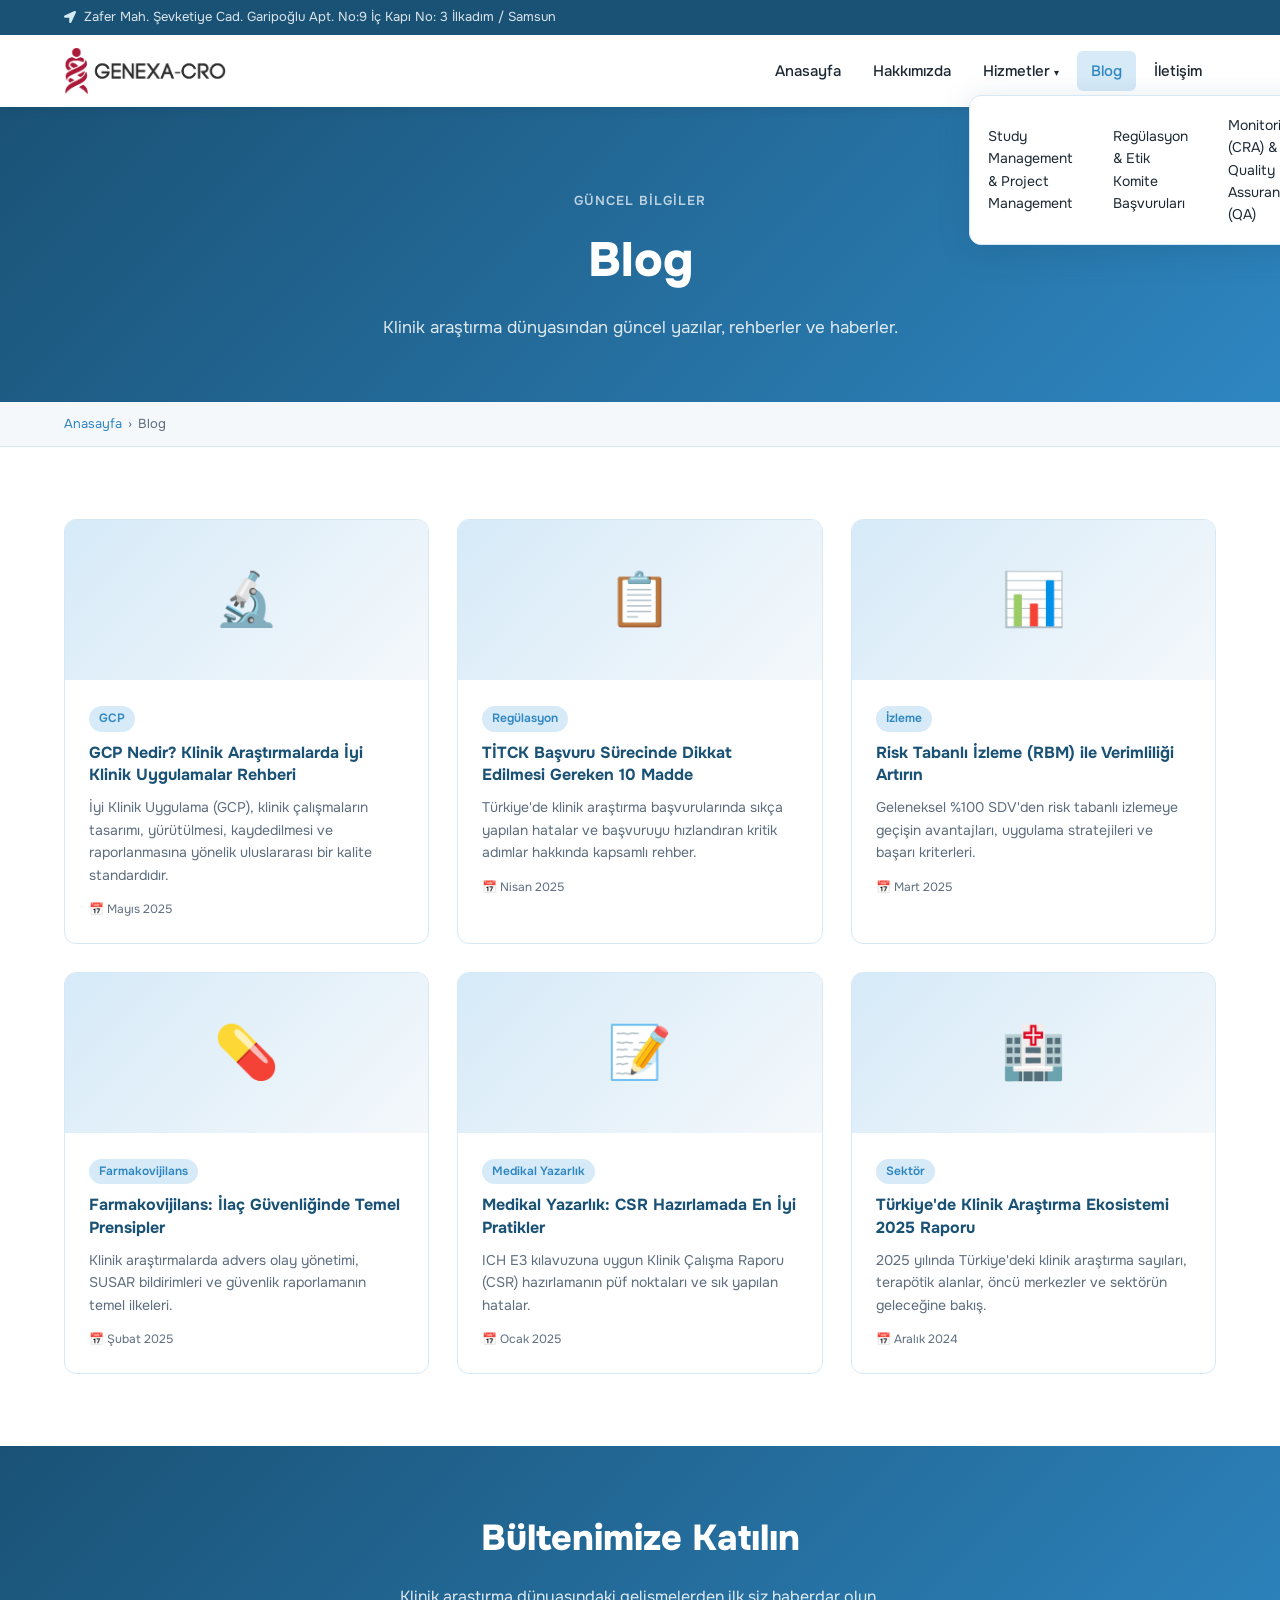
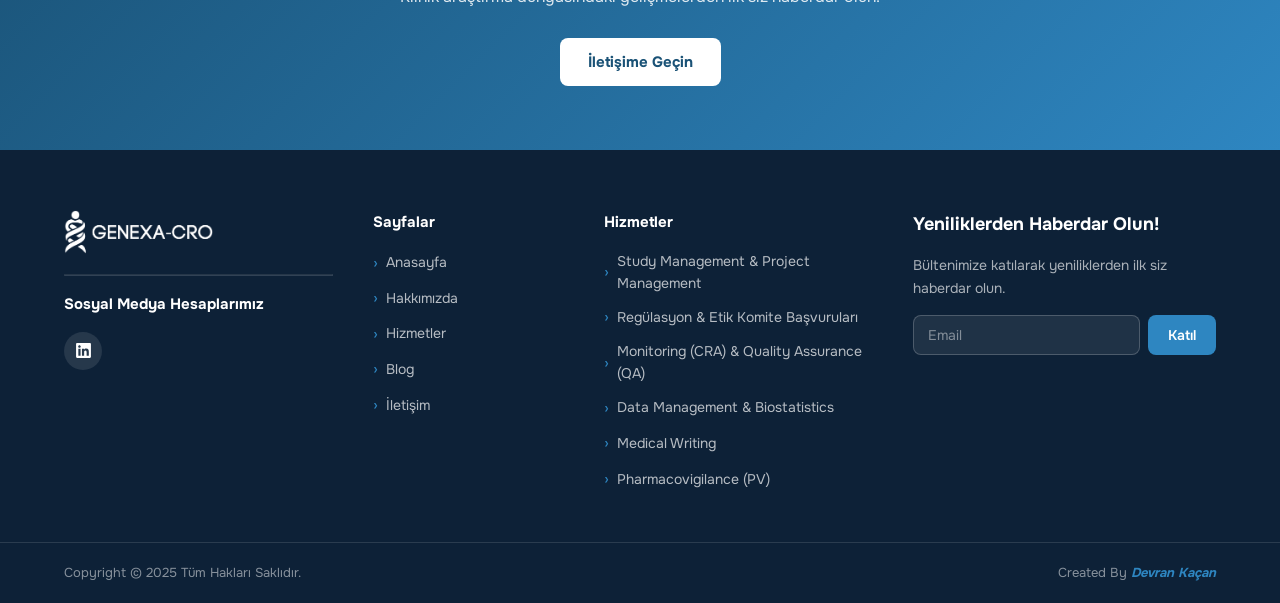
==== blog.html @ 9adafab5 "Add all pages with scroll animations and mobile improvements - hakkimizda.html: About page with why-" ====
<!DOCTYPE html>
<html lang="tr">
<head>
  <meta charset="UTF-8" /><meta name="viewport" content="width=device-width, initial-scale=1" />
  <title>Blog – GENEXA CRO</title>
  <link rel="stylesheet" href="https://fonts.googleapis.com/css2?family=Onest:wght@300;400;500;600;700;800&display=swap" />
  <link rel="stylesheet" href="style.css" />
</head>
<body>
<header id="masthead">
  <div class="header-top"><div class="container"><span class="header-address"><svg viewBox="0 0 512 512" xmlns="http://www.w3.org/2000/svg"><path d="M444.52 3.52L28.74 195.42c-47.97 22.39-31.98 92.75 19.19 92.75h175.91v175.91c0 51.17 70.36 67.17 92.75 19.19l191.9-415.78c15.99-38.39-25.59-79.97-63.97-63.97z"/></svg>Zafer Mah. Şevketiye Cad. Garipoğlu Apt. No:9 İç Kapı No: 3 İlkadım / Samsun</span></div></div>
  <div class="header-main"><div class="container header-inner">
    <a href="index.html" class="logo"><img src="images/gorsel_2025-11-05_171219518.webp" alt="GENEXA CRO" /></a>
    <nav class="nav-menu" id="navMenu"><ul>
      <li><a href="index.html">Anasayfa</a></li>
      <li><a href="hakkimizda.html">Hakkımızda</a></li>
      <li class="has-dropdown"><a href="hizmetler.html">Hizmetler <span class="caret">▾</span></a>
        <ul class="dropdown">
          <li><a href="study-management-project-management.html">Study Management &amp; Project Management</a></li>
          <li><a href="regulasyon-etik-komite-basvurulari.html">Regülasyon &amp; Etik Komite Başvuruları</a></li>
          <li><a href="monitoring-cra-quality-assurance-qa.html">Monitoring (CRA) &amp; Quality Assurance (QA)</a></li>
          <li><a href="medical-writing.html">Medical Writing</a></li>
          <li><a href="data-management-biostatistics.html">Data Management &amp; Biostatistics</a></li>
          <li><a href="pharmacovigilance-pv.html">Pharmacovigilance (PV)</a></li>
        </ul>
      </li>
      <li><a href="blog.html" class="active">Blog</a></li>
      <li><a href="iletisim.html">İletişim</a></li>
    </ul></nav>
    <button class="burger" id="burger" aria-label="Menu"><span></span><span></span><span></span></button>
  </div></div>
</header>

<section class="page-hero">
  <div class="container">
    <span class="label">Güncel Bilgiler</span>
    <h1>Blog</h1>
    <p>Klinik araştırma dünyasından güncel yazılar, rehberler ve haberler.</p>
  </div>
</section>
<div class="breadcrumb"><div class="container"><a href="index.html">Anasayfa</a><span>›</span>Blog</div></div>

<section class="content-section">
  <div class="container">
    <div class="blog-grid stagger">

      <div class="blog-card reveal">
        <div class="blog-card-img">🔬</div>
        <div class="blog-card-body">
          <span class="blog-tag">GCP</span>
          <h3>GCP Nedir? Klinik Araştırmalarda İyi Klinik Uygulamalar Rehberi</h3>
          <p>İyi Klinik Uygulama (GCP), klinik çalışmaların tasarımı, yürütülmesi, kaydedilmesi ve raporlanmasına yönelik uluslararası bir kalite standardıdır.</p>
          <div class="blog-meta">📅 Mayıs 2025</div>
        </div>
      </div>

      <div class="blog-card reveal">
        <div class="blog-card-img">📋</div>
        <div class="blog-card-body">
          <span class="blog-tag">Regülasyon</span>
          <h3>TİTCK Başvuru Sürecinde Dikkat Edilmesi Gereken 10 Madde</h3>
          <p>Türkiye'de klinik araştırma başvurularında sıkça yapılan hatalar ve başvuruyu hızlandıran kritik adımlar hakkında kapsamlı rehber.</p>
          <div class="blog-meta">📅 Nisan 2025</div>
        </div>
      </div>

      <div class="blog-card reveal">
        <div class="blog-card-img">📊</div>
        <div class="blog-card-body">
          <span class="blog-tag">İzleme</span>
          <h3>Risk Tabanlı İzleme (RBM) ile Verimliliği Artırın</h3>
          <p>Geleneksel %100 SDV'den risk tabanlı izlemeye geçişin avantajları, uygulama stratejileri ve başarı kriterleri.</p>
          <div class="blog-meta">📅 Mart 2025</div>
        </div>
      </div>

      <div class="blog-card reveal">
        <div class="blog-card-img">💊</div>
        <div class="blog-card-body">
          <span class="blog-tag">Farmakovijilans</span>
          <h3>Farmakovijilans: İlaç Güvenliğinde Temel Prensipler</h3>
          <p>Klinik araştırmalarda advers olay yönetimi, SUSAR bildirimleri ve güvenlik raporlamanın temel ilkeleri.</p>
          <div class="blog-meta">📅 Şubat 2025</div>
        </div>
      </div>

      <div class="blog-card reveal">
        <div class="blog-card-img">📝</div>
        <div class="blog-card-body">
          <span class="blog-tag">Medikal Yazarlık</span>
          <h3>Medikal Yazarlık: CSR Hazırlamada En İyi Pratikler</h3>
          <p>ICH E3 kılavuzuna uygun Klinik Çalışma Raporu (CSR) hazırlamanın püf noktaları ve sık yapılan hatalar.</p>
          <div class="blog-meta">📅 Ocak 2025</div>
        </div>
      </div>

      <div class="blog-card reveal">
        <div class="blog-card-img">🏥</div>
        <div class="blog-card-body">
          <span class="blog-tag">Sektör</span>
          <h3>Türkiye'de Klinik Araştırma Ekosistemi 2025 Raporu</h3>
          <p>2025 yılında Türkiye'deki klinik araştırma sayıları, terapötik alanlar, öncü merkezler ve sektörün geleceğine bakış.</p>
          <div class="blog-meta">📅 Aralık 2024</div>
        </div>
      </div>

    </div>
  </div>
</section>

<section class="cta-banner">
  <div class="container">
    <h2>Bültenimize Katılın</h2>
    <p>Klinik araştırma dünyasındaki gelişmelerden ilk siz haberdar olun.</p>
    <a href="iletisim.html" class="btn btn-white">İletişime Geçin</a>
  </div>
</section>

<footer id="colophon">
  <div class="footer-main"><div class="container footer-grid">
    <div class="footer-col"><img src="images/gorsel_2025-11-05_171219518.webp" alt="GENEXA CRO" class="footer-logo" /><hr /><h5>Sosyal Medya Hesaplarımız</h5><div class="social-icons"><a href="#" class="social-icon"><svg viewBox="0 0 448 512" xmlns="http://www.w3.org/2000/svg"><path d="M416 32H31.9C14.3 32 0 46.5 0 64.3v383.4C0 465.5 14.3 480 31.9 480H416c17.6 0 32-14.5 32-32.3V64.3c0-17.8-14.4-32.3-32-32.3zM135.4 416H69V202.2h66.5V416zm-33.2-243c-21.3 0-38.5-17.3-38.5-38.5S80.9 96 102.2 96c21.2 0 38.5 17.3 38.5 38.5 0 21.3-17.2 38.5-38.5 38.5zm282.1 243h-66.4V312c0-24.8-.5-56.7-34.5-56.7-34.6 0-39.9 27-39.9 54.9V416h-66.4V202.2h63.7v29.2h.9c8.9-16.8 30.6-34.5 62.9-34.5 67.2 0 79.7 44.3 79.7 101.9V416z"/></svg></a></div></div>
    <div class="footer-col"><h5>Sayfalar</h5><ul class="footer-links"><li><a href="index.html">Anasayfa</a></li><li><a href="hakkimizda.html">Hakkımızda</a></li><li><a href="hizmetler.html">Hizmetler</a></li><li><a href="blog.html">Blog</a></li><li><a href="iletisim.html">İletişim</a></li></ul></div>
    <div class="footer-col"><h5>Hizmetler</h5><ul class="footer-links"><li><a href="study-management-project-management.html">Study Management &amp; Project Management</a></li><li><a href="regulasyon-etik-komite-basvurulari.html">Regülasyon &amp; Etik Komite Başvuruları</a></li><li><a href="monitoring-cra-quality-assurance-qa.html">Monitoring (CRA) &amp; Quality Assurance (QA)</a></li><li><a href="data-management-biostatistics.html">Data Management &amp; Biostatistics</a></li><li><a href="medical-writing.html">Medical Writing</a></li><li><a href="pharmacovigilance-pv.html">Pharmacovigilance (PV)</a></li></ul></div>
    <div class="footer-col"><h4>Yeniliklerden Haberdar Olun!</h4><p>Bültenimize katılarak yeniliklerden ilk siz haberdar olun.</p><form class="newsletter-form" onsubmit="return false;"><input type="email" placeholder="Email" required /><button type="submit">Katıl</button></form></div>
  </div></div>
  <div class="footer-bottom"><div class="container footer-bottom-inner"><span>Copyright © 2025 Tüm Hakları Saklıdır.</span><span>Created By <em><strong><a href="http://devrankacan.com/" target="_blank">Devran Kaçan</a></strong></em></span></div></div>
</footer>
<script src="script.js"></script>
</body></html>
---- style.css ----
/* ===== RESET & BASE ===== */
*, *::before, *::after { box-sizing: border-box; margin: 0; padding: 0; }

:root {
  --primary: #1a5276;
  --primary-dark: #154360;
  --accent: #2e86c1;
  --accent-light: #d6eaf8;
  --text: #1c2833;
  --text-muted: #5d6d7e;
  --white: #fff;
  --bg-light: #f4f8fb;
  --bg-dark: #0d2137;
  --border: #d5e8f5;
  --radius: 12px;
  --shadow: 0 4px 24px rgba(21,67,96,.10);
  --shadow-hover: 0 8px 32px rgba(21,67,96,.18);
  --font-main: 'Onest', 'Golos Text', sans-serif;
}

html { scroll-behavior: smooth; }

body {
  font-family: var(--font-main);
  color: var(--text);
  background: var(--white);
  line-height: 1.6;
  font-size: 16px;
}

a { text-decoration: none; color: inherit; }
img { max-width: 100%; height: auto; display: block; }
ul { list-style: none; }

.container {
  max-width: 1200px;
  margin: 0 auto;
  padding: 0 24px;
}

/* ===== LABELS ===== */
.label {
  display: inline-block;
  font-size: 13px;
  font-weight: 600;
  letter-spacing: .08em;
  color: var(--accent);
  text-transform: uppercase;
  margin-bottom: 10px;
}

/* ===== BUTTONS ===== */
.btn {
  display: inline-flex;
  align-items: center;
  gap: 8px;
  padding: 12px 28px;
  border-radius: 8px;
  font-weight: 600;
  font-size: 15px;
  cursor: pointer;
  border: none;
  transition: all .2s;
}
.btn svg { width: 16px; height: 16px; fill: currentColor; }

.btn-primary {
  background: var(--accent);
  color: var(--white);
}
.btn-primary:hover { background: var(--primary-dark); transform: translateY(-1px); box-shadow: var(--shadow-hover); }

.btn-read {
  display: inline-block;
  margin-top: 12px;
  color: var(--accent);
  font-weight: 600;
  font-size: 14px;
  transition: color .2s;
}
.btn-read:hover { color: var(--primary-dark); }

.full-width { width: 100%; justify-content: center; }

/* ===== HEADER ===== */
header { position: sticky; top: 0; z-index: 100; background: var(--white); box-shadow: 0 2px 12px rgba(0,0,0,.07); }

.header-top {
  background: var(--primary);
  color: rgba(255,255,255,.85);
  font-size: 13px;
  padding: 7px 0;
}
.header-address {
  display: flex;
  align-items: center;
  gap: 8px;
}
.header-address svg { width: 12px; height: 12px; fill: var(--accent-light); flex-shrink: 0; }

.header-main { padding: 0; }
.header-inner {
  display: flex;
  align-items: center;
  justify-content: space-between;
  gap: 24px;
  height: 72px;
}

.logo img { height: 48px; width: auto; object-fit: contain; }

.nav-menu ul {
  display: flex;
  align-items: center;
  gap: 4px;
}
.nav-menu > ul > li { position: relative; }
.nav-menu > ul > li > a {
  display: block;
  padding: 8px 14px;
  font-size: 15px;
  font-weight: 500;
  border-radius: 6px;
  color: var(--text);
  transition: all .2s;
  white-space: nowrap;
}
.nav-menu > ul > li > a:hover,
.nav-menu > ul > li > a.active {
  color: var(--accent);
  background: var(--accent-light);
}
.caret { font-size: 10px; }

.dropdown {
  display: none;
  position: absolute;
  top: calc(100% + 4px);
  left: 0;
  background: var(--white);
  border: 1px solid var(--border);
  border-radius: var(--radius);
  box-shadow: var(--shadow-hover);
  min-width: 280px;
  z-index: 200;
  padding: 8px 0;
}
.has-dropdown:hover .dropdown { display: block; }
.dropdown li a {
  display: block;
  padding: 10px 18px;
  font-size: 14px;
  color: var(--text);
  transition: background .15s, color .15s;
}
.dropdown li a:hover { background: var(--accent-light); color: var(--accent); }

.burger {
  display: none;
  flex-direction: column;
  gap: 5px;
  background: none;
  border: none;
  cursor: pointer;
  padding: 6px;
}
.burger span {
  display: block;
  width: 24px;
  height: 2px;
  background: var(--text);
  border-radius: 2px;
  transition: all .3s;
}

/* ===== HERO ===== */
.hero {
  background: linear-gradient(135deg, #eaf4fb 0%, #f0f7ff 60%, #d6eaf8 100%);
  padding: 72px 0 0;
  overflow: hidden;
}
.hero-inner {
  display: grid;
  grid-template-columns: 1fr 1fr;
  gap: 48px;
  align-items: center;
}
.hero-text { padding-bottom: 72px; }
.hero-text h1 {
  font-size: clamp(28px, 4vw, 48px);
  font-weight: 800;
  line-height: 1.2;
  color: var(--primary);
  margin-bottom: 20px;
}
.hero-text p {
  font-size: 17px;
  color: var(--text-muted);
  margin-bottom: 32px;
  line-height: 1.7;
}
.hero-image img {
  border-radius: 24px 24px 0 0;
  object-fit: cover;
  width: 100%;
  height: 480px;
}

/* ===== FEATURES ===== */
.features {
  padding: 64px 0;
  background: var(--white);
}
.features-grid {
  display: grid;
  grid-template-columns: repeat(3, 1fr);
  gap: 24px;
}
.feature-card {
  background: var(--bg-light);
  border: 1px solid var(--border);
  border-radius: var(--radius);
  padding: 28px 24px;
  display: flex;
  gap: 18px;
  align-items: flex-start;
  transition: box-shadow .2s, transform .2s;
}
.feature-card:hover { box-shadow: var(--shadow-hover); transform: translateY(-3px); }
.feature-card img { width: 52px; height: 52px; object-fit: contain; flex-shrink: 0; }
.feature-content h3 { font-size: 16px; font-weight: 700; color: var(--primary); margin-bottom: 8px; }
.feature-content p { font-size: 14px; color: var(--text-muted); line-height: 1.6; }

/* ===== SERVICES ===== */
.services {
  background: var(--bg-light);
  padding: 80px 0;
}
.section-header {
  text-align: center;
  margin-bottom: 48px;
}
.section-header h2 {
  font-size: clamp(24px, 3vw, 38px);
  font-weight: 800;
  color: var(--primary);
  margin-bottom: 16px;
}
.section-header p { font-size: 16px; color: var(--text-muted); }

.services-grid {
  display: grid;
  grid-template-columns: repeat(3, 1fr);
  gap: 24px;
}
.service-card {
  background: var(--white);
  border: 1px solid var(--border);
  border-radius: var(--radius);
  padding: 28px 24px 24px;
  display: flex;
  flex-direction: column;
  transition: box-shadow .2s, transform .2s;
}
.service-card:hover { box-shadow: var(--shadow-hover); transform: translateY(-3px); }
.service-top {
  display: flex;
  align-items: center;
  gap: 14px;
  margin-bottom: 14px;
}
.service-top img { width: 44px; height: 44px; object-fit: contain; flex-shrink: 0; }
.service-top h3 { font-size: 15px; font-weight: 700; color: var(--primary); line-height: 1.35; }
.service-card > p { font-size: 14px; color: var(--text-muted); line-height: 1.6; flex: 1; }

/* ===== COUNTERS ===== */
.counters {
  background: var(--primary);
  padding: 60px 0;
}
.counters-grid {
  display: grid;
  grid-template-columns: repeat(4, 1fr);
  gap: 24px;
  text-align: center;
}
.counter-item { color: var(--white); }
.counter-title { font-size: 14px; font-weight: 500; opacity: .8; margin-bottom: 10px; letter-spacing: .04em; text-transform: uppercase; }
.counter-number { font-size: clamp(32px, 5vw, 54px); font-weight: 800; color: var(--white); line-height: 1; }

/* ===== TABS SECTION ===== */
.tabs-section { padding: 80px 0; background: var(--white); }
.tabs-inner {
  display: grid;
  grid-template-columns: 1fr 1fr;
  gap: 56px;
  align-items: start;
}
.tabs-left h2 {
  font-size: clamp(22px, 3vw, 36px);
  font-weight: 800;
  color: var(--primary);
  margin-bottom: 16px;
}
.tabs-left > p { font-size: 15px; color: var(--text-muted); margin-bottom: 28px; }

.tab-buttons {
  display: flex;
  gap: 8px;
  margin-bottom: 24px;
  border-bottom: 2px solid var(--border);
  padding-bottom: 0;
}
.tab-btn {
  padding: 10px 20px;
  background: none;
  border: none;
  border-bottom: 3px solid transparent;
  margin-bottom: -2px;
  font-size: 15px;
  font-weight: 600;
  color: var(--text-muted);
  cursor: pointer;
  transition: all .2s;
  font-family: var(--font-main);
}
.tab-btn.active, .tab-btn:hover { color: var(--accent); border-bottom-color: var(--accent); }

.tab-content { display: none; }
.tab-content.active { display: block; }

.tab-cols {
  display: grid;
  grid-template-columns: 1fr 1fr;
  gap: 16px;
}
.tab-cols ul { padding-left: 0; }
.tab-cols li {
  padding: 7px 0;
  font-size: 14px;
  color: var(--text);
  border-bottom: 1px solid var(--border);
  display: flex;
  align-items: center;
  gap: 8px;
}
.tab-cols li::before {
  content: '✓';
  color: var(--accent);
  font-weight: 700;
  flex-shrink: 0;
}

.tabs-right img {
  border-radius: var(--radius);
  box-shadow: var(--shadow);
  width: 100%;
}

/* ===== CONTACT SECTION ===== */
.contact-section { background: var(--bg-light); padding: 80px 0; }
.contact-inner {
  display: grid;
  grid-template-columns: 1fr 1fr 1fr;
  gap: 40px;
  align-items: start;
}
.contact-left h2 {
  font-size: clamp(20px, 2.5vw, 30px);
  font-weight: 800;
  color: var(--primary);
  margin-bottom: 16px;
}
.contact-left p { font-size: 15px; color: var(--text-muted); line-height: 1.7; }
.contact-image img { border-radius: var(--radius); box-shadow: var(--shadow); }

.contact-form-wrap {
  background: var(--white);
  border-radius: var(--radius);
  padding: 32px 28px;
  box-shadow: var(--shadow);
}
.form-row { display: grid; grid-template-columns: 1fr 1fr; gap: 12px; margin-bottom: 12px; }
.form-group { display: flex; flex-direction: column; gap: 6px; }
.form-group.full { margin-bottom: 12px; }
.form-group label { font-size: 13px; font-weight: 600; color: var(--text); }
.form-group input,
.form-group select,
.form-group textarea {
  padding: 10px 14px;
  border: 1.5px solid var(--border);
  border-radius: 8px;
  font-size: 14px;
  font-family: var(--font-main);
  color: var(--text);
  background: var(--white);
  transition: border-color .2s;
  outline: none;
  width: 100%;
}
.form-group input:focus,
.form-group select:focus,
.form-group textarea:focus { border-color: var(--accent); }
.form-group textarea { resize: vertical; }
.contact-form button { margin-top: 8px; }

/* ===== FOOTER ===== */
footer { background: var(--bg-dark); color: rgba(255,255,255,.85); }

.footer-main { padding: 60px 0 40px; }
.footer-grid {
  display: grid;
  grid-template-columns: 1.4fr 1fr 1.4fr 1.3fr;
  gap: 40px;
}
.footer-logo { height: 44px; width: auto; object-fit: contain; margin-bottom: 20px; filter: brightness(0) invert(1); }
footer hr { border-color: rgba(255,255,255,.15); margin: 16px 0; }

.footer-col h4, .footer-col h5 {
  color: var(--white);
  font-weight: 700;
  margin-bottom: 16px;
}
.footer-col h4 { font-size: 18px; }
.footer-col h5 { font-size: 15px; }
.footer-col > p { font-size: 14px; color: rgba(255,255,255,.65); margin-bottom: 16px; }

.social-icons { display: flex; gap: 12px; margin-top: 4px; }
.social-icon {
  display: flex;
  align-items: center;
  justify-content: center;
  width: 38px; height: 38px;
  border-radius: 50%;
  background: rgba(255,255,255,.1);
  transition: background .2s, transform .2s;
}
.social-icon:hover { background: var(--accent); transform: scale(1.1); }
.social-icon svg { width: 17px; height: 17px; fill: var(--white); }

.footer-links li {
  display: flex;
  align-items: center;
  gap: 8px;
  margin-bottom: 10px;
}
.footer-links li::before {
  content: '›';
  color: var(--accent);
  font-size: 16px;
  flex-shrink: 0;
}
.footer-links a {
  font-size: 14px;
  color: rgba(255,255,255,.7);
  transition: color .15s;
}
.footer-links a:hover { color: var(--white); }

.newsletter-form { display: flex; gap: 8px; }
.newsletter-form input {
  flex: 1;
  padding: 10px 14px;
  border-radius: 8px;
  border: 1.5px solid rgba(255,255,255,.2);
  background: rgba(255,255,255,.08);
  color: var(--white);
  font-size: 14px;
  font-family: var(--font-main);
  outline: none;
}
.newsletter-form input::placeholder { color: rgba(255,255,255,.45); }
.newsletter-form input:focus { border-color: var(--accent); }
.newsletter-form button {
  padding: 10px 20px;
  background: var(--accent);
  color: var(--white);
  border: none;
  border-radius: 8px;
  font-size: 14px;
  font-weight: 600;
  cursor: pointer;
  font-family: var(--font-main);
  transition: background .2s;
}
.newsletter-form button:hover { background: var(--primary-dark); }

.footer-bottom {
  border-top: 1px solid rgba(255,255,255,.12);
  padding: 20px 0;
}
.footer-bottom-inner {
  display: flex;
  justify-content: space-between;
  align-items: center;
  font-size: 13px;
  color: rgba(255,255,255,.5);
}
.footer-bottom a { color: var(--accent); }
.footer-bottom a:hover { color: var(--white); }

/* ===== ANIMATION ===== */
@keyframes fadeIn {
  from { opacity: 0; transform: translateY(20px); }
  to { opacity: 1; transform: translateY(0); }
}
.animate-fade { animation: fadeIn .6s ease both; }

/* ===== RESPONSIVE ===== */
@media (max-width: 1024px) {
  .services-grid { grid-template-columns: repeat(2, 1fr); }
  .contact-inner { grid-template-columns: 1fr 1fr; }
  .contact-image { display: none; }
  .footer-grid { grid-template-columns: 1fr 1fr; gap: 32px; }
  .tabs-inner { grid-template-columns: 1fr; }
  .tabs-right { display: none; }
}

@media (max-width: 768px) {
  .header-top { display: none; }
  .logo img { height: 38px; }

  .nav-menu {
    display: none;
    position: absolute;
    top: 72px;
    left: 0;
    right: 0;
    background: var(--white);
    border-top: 1px solid var(--border);
    box-shadow: var(--shadow);
    padding: 16px 0;
    z-index: 50;
  }
  .nav-menu.open { display: block; }
  .nav-menu ul { flex-direction: column; gap: 0; }
  .nav-menu > ul > li > a { border-radius: 0; padding: 12px 24px; }
  .dropdown { position: static; box-shadow: none; border: none; padding: 0 0 0 24px; }
  .has-dropdown:hover .dropdown { display: none; }
  .has-dropdown.open .dropdown { display: block; }
  .burger { display: flex; }

  .hero-inner { grid-template-columns: 1fr; }
  .hero-text { padding-bottom: 32px; }
  .hero-image img { height: 280px; border-radius: 16px; }

  .features-grid { grid-template-columns: 1fr; }
  .services-grid { grid-template-columns: 1fr; }
  .counters-grid { grid-template-columns: repeat(2, 1fr); }
  .contact-inner { grid-template-columns: 1fr; }
  .footer-grid { grid-template-columns: 1fr; }
  .footer-bottom-inner { flex-direction: column; gap: 8px; text-align: center; }
  .form-row { grid-template-columns: 1fr; }
  .tab-cols { grid-template-columns: 1fr; }
}

/* ===== SCROLL ANIMATIONS ===== */
.reveal {
  opacity: 0;
  transform: translateY(40px);
  transition: opacity 0.6s ease, transform 0.6s ease;
}
.reveal.visible { opacity: 1; transform: translateY(0); }
.reveal-left {
  opacity: 0;
  transform: translateX(-40px);
  transition: opacity 0.6s ease, transform 0.6s ease;
}
.reveal-left.visible { opacity: 1; transform: translateX(0); }
.reveal-right {
  opacity: 0;
  transform: translateX(40px);
  transition: opacity 0.6s ease, transform 0.6s ease;
}
.reveal-right.visible { opacity: 1; transform: translateX(0); }
.reveal-scale {
  opacity: 0;
  transform: scale(0.92);
  transition: opacity 0.5s ease, transform 0.5s ease;
}
.reveal-scale.visible { opacity: 1; transform: scale(1); }

.stagger > *:nth-child(1) { transition-delay: 0s; }
.stagger > *:nth-child(2) { transition-delay: 0.1s; }
.stagger > *:nth-child(3) { transition-delay: 0.2s; }
.stagger > *:nth-child(4) { transition-delay: 0.3s; }
.stagger > *:nth-child(5) { transition-delay: 0.4s; }
.stagger > *:nth-child(6) { transition-delay: 0.5s; }

/* ===== BURGER ACTIVE ===== */
.burger.active span:nth-child(1) { transform: rotate(45deg) translate(5px, 5px); }
.burger.active span:nth-child(2) { opacity: 0; }
.burger.active span:nth-child(3) { transform: rotate(-45deg) translate(5px, -5px); }

/* ===== PAGE HERO ===== */
.page-hero {
  background: linear-gradient(135deg, var(--primary) 0%, var(--accent) 100%);
  color: var(--white);
  padding: 80px 0 60px;
  text-align: center;
}
.page-hero .label { color: rgba(255,255,255,.7); }
.page-hero h1 { font-size: clamp(28px, 4vw, 48px); font-weight: 800; margin-bottom: 16px; }
.page-hero p { font-size: 17px; opacity: .85; max-width: 600px; margin: 0 auto; }

/* ===== BREADCRUMB ===== */
.breadcrumb {
  background: var(--bg-light);
  padding: 12px 0;
  font-size: 13px;
  color: var(--text-muted);
  border-bottom: 1px solid var(--border);
}
.breadcrumb a { color: var(--accent); }
.breadcrumb span { margin: 0 6px; }

/* ===== CONTENT SECTIONS ===== */
.content-section { padding: 72px 0; }
.content-section.alt-bg { background: var(--bg-light); }

.two-col { display: grid; grid-template-columns: 1fr 1fr; gap: 56px; align-items: center; }
.two-col.reverse { direction: rtl; }
.two-col.reverse > * { direction: ltr; }

.content-text h2 { font-size: clamp(22px, 3vw, 34px); font-weight: 800; color: var(--primary); margin-bottom: 16px; }
.content-text p { font-size: 15px; color: var(--text-muted); line-height: 1.8; margin-bottom: 14px; }
.content-text ul { padding-left: 0; margin-top: 8px; }
.content-text ul li {
  display: flex; align-items: flex-start; gap: 10px;
  padding: 8px 0; font-size: 15px; color: var(--text);
  border-bottom: 1px solid var(--border);
}
.content-text ul li::before { content: '✓'; color: var(--accent); font-weight: 700; flex-shrink: 0; margin-top: 2px; }
.content-image img { border-radius: var(--radius); box-shadow: var(--shadow-hover); width: 100%; }

/* ===== DETAIL CARDS ===== */
.detail-section { padding: 72px 0; background: var(--bg-light); }
.detail-grid { display: grid; grid-template-columns: repeat(3, 1fr); gap: 24px; }
.detail-card {
  background: var(--white); border: 1px solid var(--border);
  border-radius: var(--radius); padding: 28px 24px;
  border-top: 4px solid var(--accent);
  transition: box-shadow .2s, transform .2s;
}
.detail-card:hover { box-shadow: var(--shadow-hover); transform: translateY(-4px); }
.detail-card h3 { font-size: 16px; font-weight: 700; color: var(--primary); margin-bottom: 10px; }
.detail-card p { font-size: 14px; color: var(--text-muted); line-height: 1.7; }

/* ===== CTA BANNER ===== */
.cta-banner { background: linear-gradient(135deg, var(--primary) 0%, var(--accent) 100%); color: var(--white); padding: 64px 0; text-align: center; }
.cta-banner h2 { font-size: clamp(22px, 3vw, 36px); font-weight: 800; margin-bottom: 16px; }
.cta-banner p { font-size: 16px; opacity: .85; margin-bottom: 28px; }
.btn-white { background: var(--white); color: var(--primary); font-weight: 700; }
.btn-white:hover { background: var(--accent-light); }

/* ===== ABOUT / TEAM ===== */
.why-grid { display: grid; grid-template-columns: repeat(3, 1fr); gap: 24px; margin-top: 48px; }
.why-card {
  background: var(--white); border: 1px solid var(--border);
  border-radius: var(--radius); padding: 28px 24px; text-align: center;
  transition: box-shadow .2s, transform .2s;
}
.why-card:hover { box-shadow: var(--shadow-hover); transform: translateY(-4px); }
.why-icon { font-size: 36px; margin-bottom: 14px; }
.why-card h3 { font-size: 16px; font-weight: 700; color: var(--primary); margin-bottom: 8px; }
.why-card p { font-size: 14px; color: var(--text-muted); line-height: 1.6; }

/* ===== BLOG ===== */
.blog-grid { display: grid; grid-template-columns: repeat(3, 1fr); gap: 28px; }
.blog-card { background: var(--white); border: 1px solid var(--border); border-radius: var(--radius); overflow: hidden; transition: box-shadow .2s, transform .2s; }
.blog-card:hover { box-shadow: var(--shadow-hover); transform: translateY(-4px); }
.blog-card-img { height: 160px; display: flex; align-items: center; justify-content: center; font-size: 52px; background: linear-gradient(135deg, var(--accent-light), var(--bg-light)); }
.blog-card-body { padding: 24px; }
.blog-tag { display: inline-block; background: var(--accent-light); color: var(--accent); font-size: 12px; font-weight: 600; padding: 3px 10px; border-radius: 20px; margin-bottom: 10px; }
.blog-card h3 { font-size: 16px; font-weight: 700; color: var(--primary); margin-bottom: 10px; line-height: 1.4; }
.blog-card p { font-size: 14px; color: var(--text-muted); line-height: 1.6; margin-bottom: 14px; }
.blog-meta { font-size: 12px; color: var(--text-muted); }

/* ===== CONTACT ===== */
.contact-info-grid { display: grid; grid-template-columns: repeat(3, 1fr); gap: 24px; margin-bottom: 56px; }
.contact-info-card {
  background: var(--white); border: 1px solid var(--border);
  border-radius: var(--radius); padding: 32px 24px; text-align: center;
  transition: box-shadow .2s, transform .2s;
}
.contact-info-card:hover { box-shadow: var(--shadow-hover); transform: translateY(-3px); }
.contact-info-icon { font-size: 40px; margin-bottom: 14px; }
.contact-info-card h3 { font-size: 16px; font-weight: 700; color: var(--primary); margin-bottom: 8px; }
.contact-info-card p { font-size: 14px; color: var(--text-muted); }
.contact-form-full { background: var(--white); border-radius: var(--radius); padding: 40px; box-shadow: var(--shadow); max-width: 760px; margin: 0 auto; }
.contact-form-full h2 { font-size: 24px; font-weight: 800; color: var(--primary); margin-bottom: 28px; text-align: center; }
.map-placeholder { background: var(--bg-light); border-radius: var(--radius); height: 350px; display: flex; align-items: center; justify-content: center; font-size: 16px; color: var(--text-muted); margin-top: 56px; border: 1px solid var(--border); }

/* ===== SERVICES PAGE ===== */
.services-page-grid { display: grid; grid-template-columns: repeat(2, 1fr); gap: 28px; }
.service-page-card {
  background: var(--white); border: 1px solid var(--border);
  border-radius: var(--radius); padding: 32px 28px;
  display: flex; flex-direction: column; gap: 14px;
  transition: box-shadow .2s, transform .2s;
  border-left: 5px solid var(--accent);
}
.service-page-card:hover { box-shadow: var(--shadow-hover); transform: translateY(-3px); }
.service-page-top { display: flex; align-items: center; gap: 16px; }
.service-page-top img { width: 52px; height: 52px; object-fit: contain; }
.service-page-top h3 { font-size: 17px; font-weight: 700; color: var(--primary); }
.service-page-card p { font-size: 14px; color: var(--text-muted); line-height: 1.7; }

/* ===== RESPONSIVE EXTRA ===== */
@media (max-width: 1024px) {
  .why-grid { grid-template-columns: repeat(2, 1fr); }
  .services-page-grid { grid-template-columns: 1fr; }
}
@media (max-width: 768px) {
  .two-col { grid-template-columns: 1fr; gap: 32px; }
  .two-col.reverse { direction: ltr; }
  .detail-grid { grid-template-columns: 1fr; }
  .why-grid { grid-template-columns: 1fr; }
  .blog-grid { grid-template-columns: 1fr; }
  .contact-info-grid { grid-template-columns: 1fr; }
  .contact-form-full { padding: 24px 16px; }
  .page-hero { padding: 56px 0 40px; }
  .content-section { padding: 48px 0; }
  .detail-section { padding: 48px 0; }
  .cta-banner { padding: 48px 0; }
}
@media (max-width: 480px) {
  .container { padding: 0 16px; }
  .hero-text h1 { font-size: 26px; }
  .btn { padding: 11px 20px; font-size: 14px; }
  .counters-grid { grid-template-columns: 1fr 1fr; }
  .header-inner { height: 60px; }
  .logo img { height: 32px; }
}
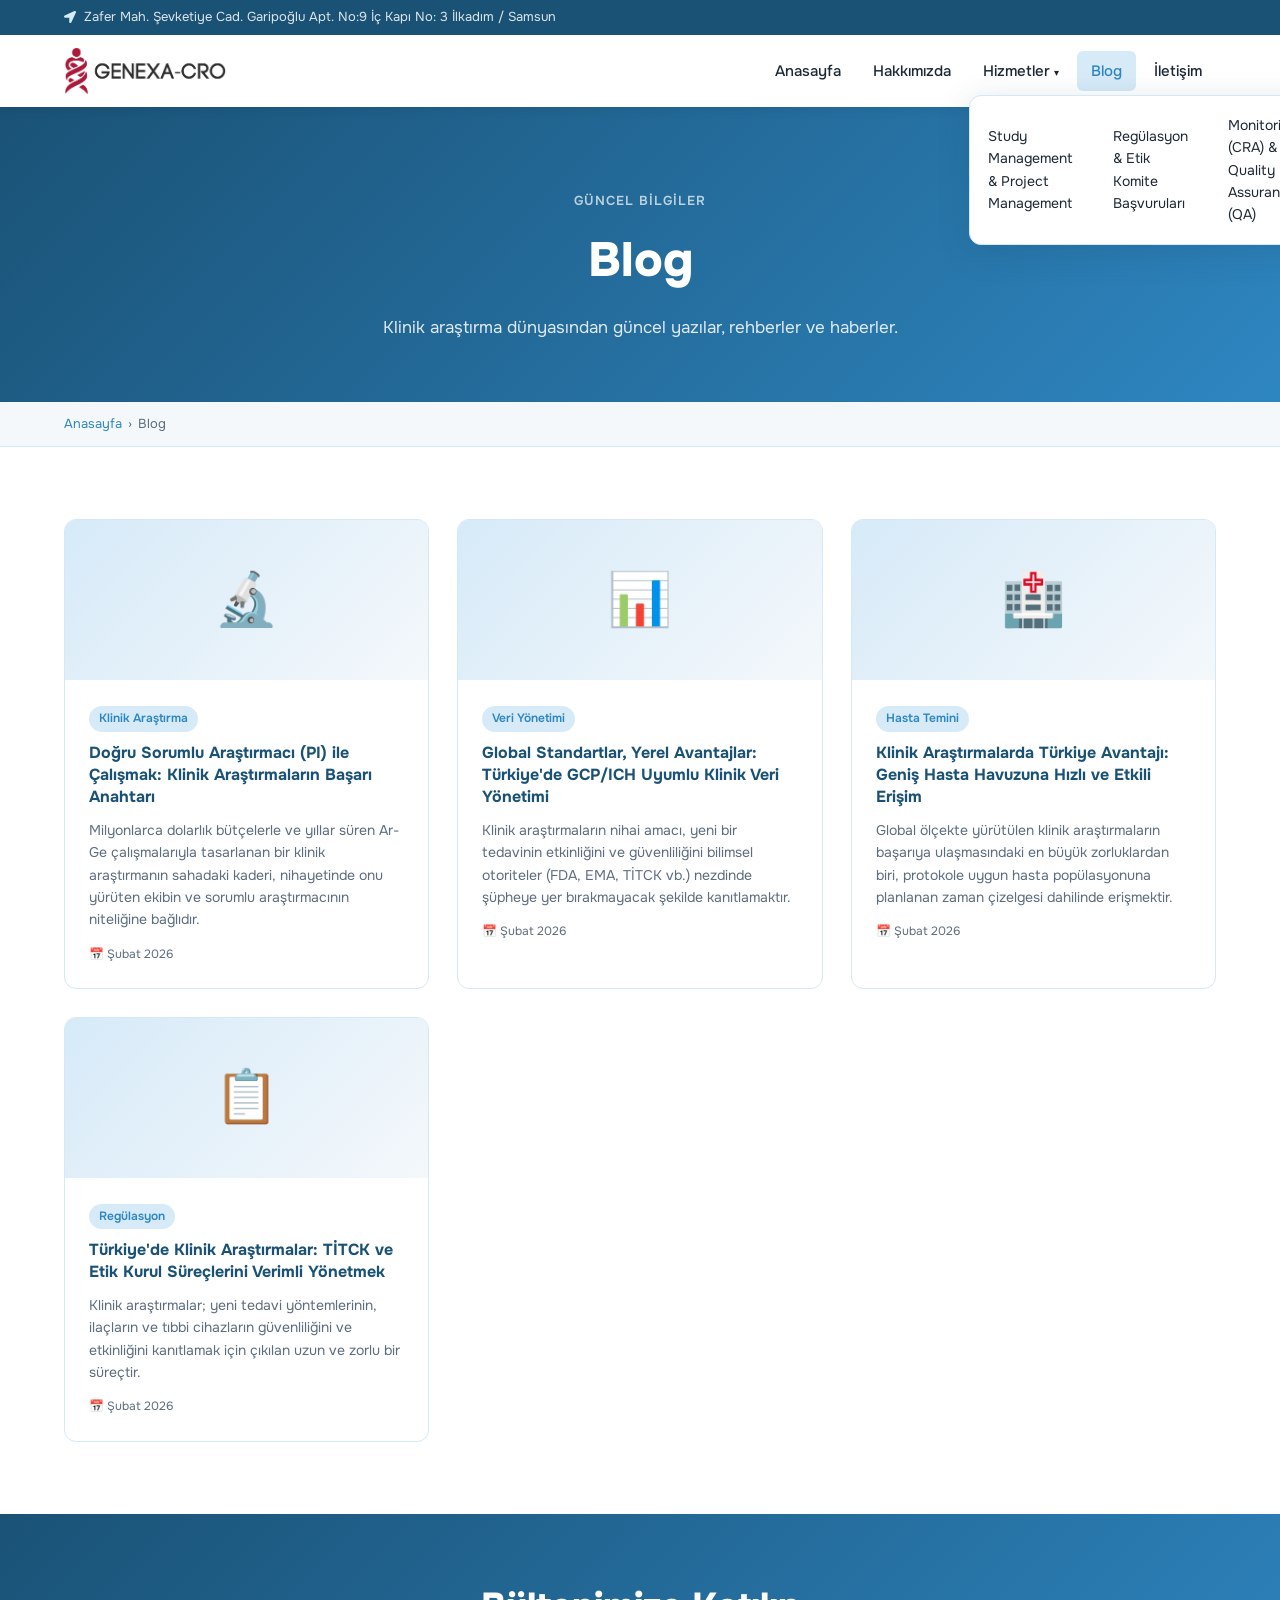
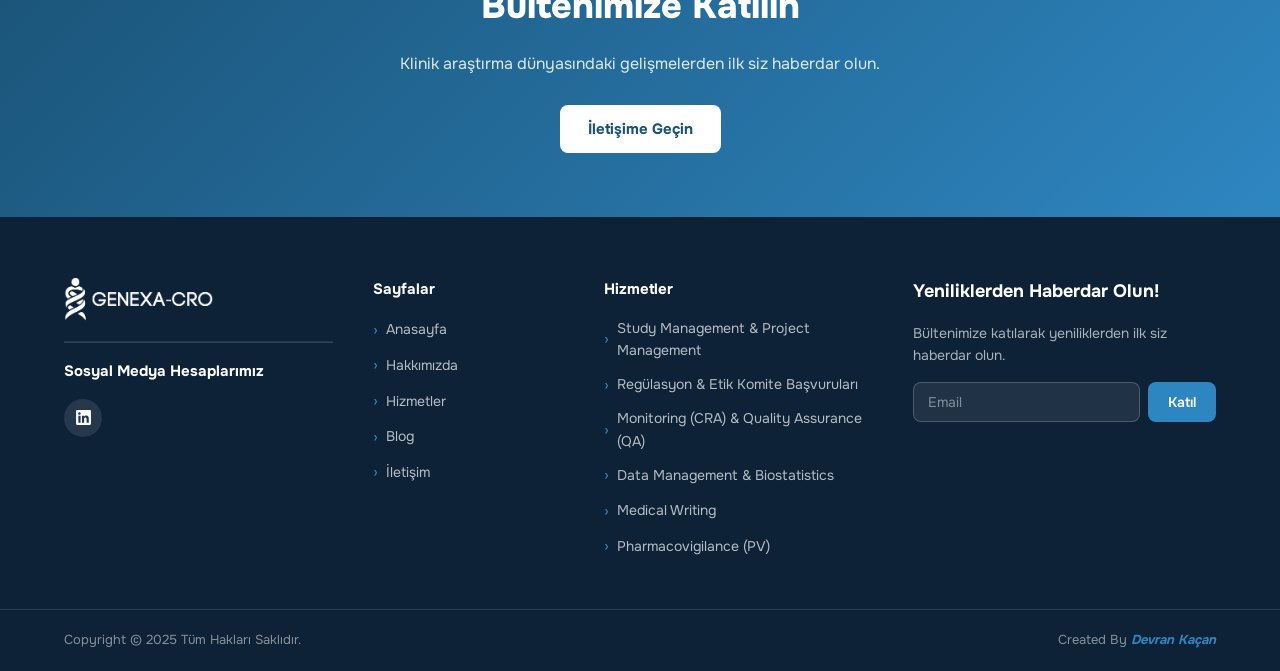
==== commit 88490c7a: "Update blog.html with real WordPress post content https://claude.ai/code/session_01AjKi7xkTFpuffL5c4" ====
--- a/blog.html
+++ b/blog.html
@@ -47,10 +47,30 @@
       <div class="blog-card reveal">
         <div class="blog-card-img">🔬</div>
         <div class="blog-card-body">
-          <span class="blog-tag">GCP</span>
-          <h3>GCP Nedir? Klinik Araştırmalarda İyi Klinik Uygulamalar Rehberi</h3>
-          <p>İyi Klinik Uygulama (GCP), klinik çalışmaların tasarımı, yürütülmesi, kaydedilmesi ve raporlanmasına yönelik uluslararası bir kalite standardıdır.</p>
-          <div class="blog-meta">📅 Mayıs 2025</div>
+          <span class="blog-tag">Klinik Araştırma</span>
+          <h3>Doğru Sorumlu Araştırmacı (PI) ile Çalışmak: Klinik Araştırmaların Başarı Anahtarı</h3>
+          <p>Milyonlarca dolarlık bütçelerle ve yıllar süren Ar-Ge çalışmalarıyla tasarlanan bir klinik araştırmanın sahadaki kaderi, nihayetinde onu yürüten ekibin ve sorumlu araştırmacının niteliğine bağlıdır.</p>
+          <div class="blog-meta">📅 Şubat 2026</div>
+        </div>
+      </div>
+
+      <div class="blog-card reveal">
+        <div class="blog-card-img">📊</div>
+        <div class="blog-card-body">
+          <span class="blog-tag">Veri Yönetimi</span>
+          <h3>Global Standartlar, Yerel Avantajlar: Türkiye'de GCP/ICH Uyumlu Klinik Veri Yönetimi</h3>
+          <p>Klinik araştırmaların nihai amacı, yeni bir tedavinin etkinliğini ve güvenliliğini bilimsel otoriteler (FDA, EMA, TİTCK vb.) nezdinde şüpheye yer bırakmayacak şekilde kanıtlamaktır.</p>
+          <div class="blog-meta">📅 Şubat 2026</div>
+        </div>
+      </div>
+
+      <div class="blog-card reveal">
+        <div class="blog-card-img">🏥</div>
+        <div class="blog-card-body">
+          <span class="blog-tag">Hasta Temini</span>
+          <h3>Klinik Araştırmalarda Türkiye Avantajı: Geniş Hasta Havuzuna Hızlı ve Etkili Erişim</h3>
+          <p>Global ölçekte yürütülen klinik araştırmaların başarıya ulaşmasındaki en büyük zorluklardan biri, protokole uygun hasta popülasyonuna planlanan zaman çizelgesi dahilinde erişmektir.</p>
+          <div class="blog-meta">📅 Şubat 2026</div>
         </div>
       </div>
 
@@ -58,49 +78,9 @@
         <div class="blog-card-img">📋</div>
         <div class="blog-card-body">
           <span class="blog-tag">Regülasyon</span>
-          <h3>TİTCK Başvuru Sürecinde Dikkat Edilmesi Gereken 10 Madde</h3>
-          <p>Türkiye'de klinik araştırma başvurularında sıkça yapılan hatalar ve başvuruyu hızlandıran kritik adımlar hakkında kapsamlı rehber.</p>
-          <div class="blog-meta">📅 Nisan 2025</div>
-        </div>
-      </div>
-
-      <div class="blog-card reveal">
-        <div class="blog-card-img">📊</div>
-        <div class="blog-card-body">
-          <span class="blog-tag">İzleme</span>
-          <h3>Risk Tabanlı İzleme (RBM) ile Verimliliği Artırın</h3>
-          <p>Geleneksel %100 SDV'den risk tabanlı izlemeye geçişin avantajları, uygulama stratejileri ve başarı kriterleri.</p>
-          <div class="blog-meta">📅 Mart 2025</div>
-        </div>
-      </div>
-
-      <div class="blog-card reveal">
-        <div class="blog-card-img">💊</div>
-        <div class="blog-card-body">
-          <span class="blog-tag">Farmakovijilans</span>
-          <h3>Farmakovijilans: İlaç Güvenliğinde Temel Prensipler</h3>
-          <p>Klinik araştırmalarda advers olay yönetimi, SUSAR bildirimleri ve güvenlik raporlamanın temel ilkeleri.</p>
-          <div class="blog-meta">📅 Şubat 2025</div>
-        </div>
-      </div>
-
-      <div class="blog-card reveal">
-        <div class="blog-card-img">📝</div>
-        <div class="blog-card-body">
-          <span class="blog-tag">Medikal Yazarlık</span>
-          <h3>Medikal Yazarlık: CSR Hazırlamada En İyi Pratikler</h3>
-          <p>ICH E3 kılavuzuna uygun Klinik Çalışma Raporu (CSR) hazırlamanın püf noktaları ve sık yapılan hatalar.</p>
-          <div class="blog-meta">📅 Ocak 2025</div>
-        </div>
-      </div>
-
-      <div class="blog-card reveal">
-        <div class="blog-card-img">🏥</div>
-        <div class="blog-card-body">
-          <span class="blog-tag">Sektör</span>
-          <h3>Türkiye'de Klinik Araştırma Ekosistemi 2025 Raporu</h3>
-          <p>2025 yılında Türkiye'deki klinik araştırma sayıları, terapötik alanlar, öncü merkezler ve sektörün geleceğine bakış.</p>
-          <div class="blog-meta">📅 Aralık 2024</div>
+          <h3>Türkiye'de Klinik Araştırmalar: TİTCK ve Etik Kurul Süreçlerini Verimli Yönetmek</h3>
+          <p>Klinik araştırmalar; yeni tedavi yöntemlerinin, ilaçların ve tıbbi cihazların güvenliliğini ve etkinliğini kanıtlamak için çıkılan uzun ve zorlu bir süreçtir.</p>
+          <div class="blog-meta">📅 Şubat 2026</div>
         </div>
       </div>
 
--- a/style.css
+++ b/style.css
@@ -732,3 +732,43 @@
   .header-inner { height: 60px; }
   .logo img { height: 32px; }
 }
+
+/* ===== TEAM GRID (alias) ===== */
+.team-grid {
+  display: grid;
+  grid-template-columns: repeat(3, 1fr);
+  gap: 28px;
+  margin-top: 48px;
+}
+.team-card {
+  background: var(--white);
+  border: 1px solid var(--border);
+  border-radius: var(--radius);
+  padding: 32px 24px;
+  text-align: center;
+  transition: box-shadow .2s, transform .2s;
+}
+.team-card:hover { box-shadow: var(--shadow-hover); transform: translateY(-4px); }
+.team-icon {
+  width: 72px; height: 72px;
+  border-radius: 50%;
+  background: var(--accent-light);
+  display: flex; align-items: center; justify-content: center;
+  margin: 0 auto 16px;
+  font-size: 28px;
+}
+.team-card h3 { font-size: 17px; font-weight: 700; color: var(--primary); margin-bottom: 8px; }
+.team-card p { font-size: 14px; color: var(--text-muted); }
+
+/* ===== SERVICE CARD BODY (hizmetler page) ===== */
+.service-card-img { height: 160px; display: flex; align-items: center; justify-content: center; background: var(--bg-light); overflow: hidden; }
+.service-card-img img { width: 100%; height: 100%; object-fit: cover; }
+.service-card-body { padding: 24px; display: flex; flex-direction: column; flex: 1; }
+.service-card-body h3 { font-size: 16px; font-weight: 700; color: var(--primary); margin-bottom: 10px; line-height: 1.4; }
+.service-card-body p { font-size: 14px; color: var(--text-muted); line-height: 1.6; flex: 1; margin-bottom: 16px; }
+.btn-outline { display: inline-flex; align-items: center; padding: 9px 20px; border: 2px solid var(--accent); border-radius: 8px; color: var(--accent); font-weight: 600; font-size: 14px; transition: all .2s; }
+.btn-outline:hover { background: var(--accent); color: var(--white); }
+
+@media (max-width: 768px) {
+  .team-grid { grid-template-columns: 1fr; }
+}
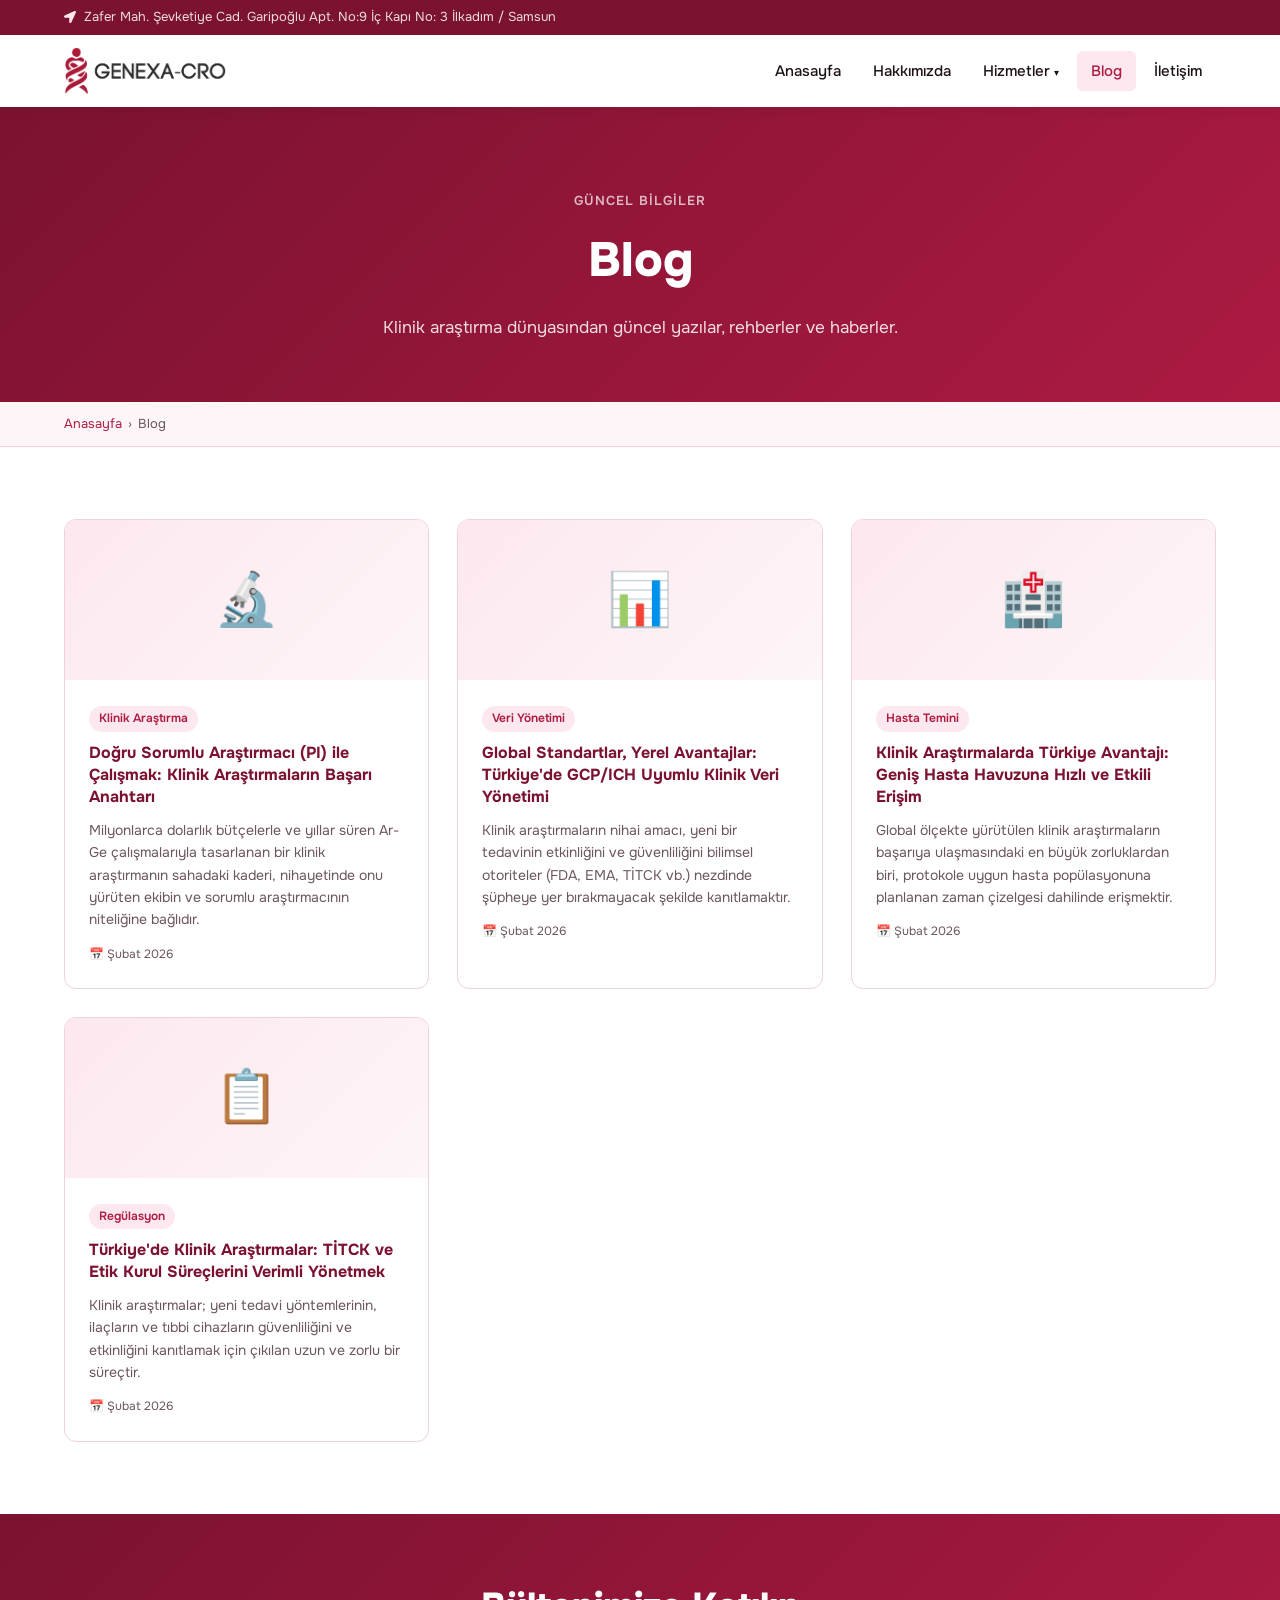
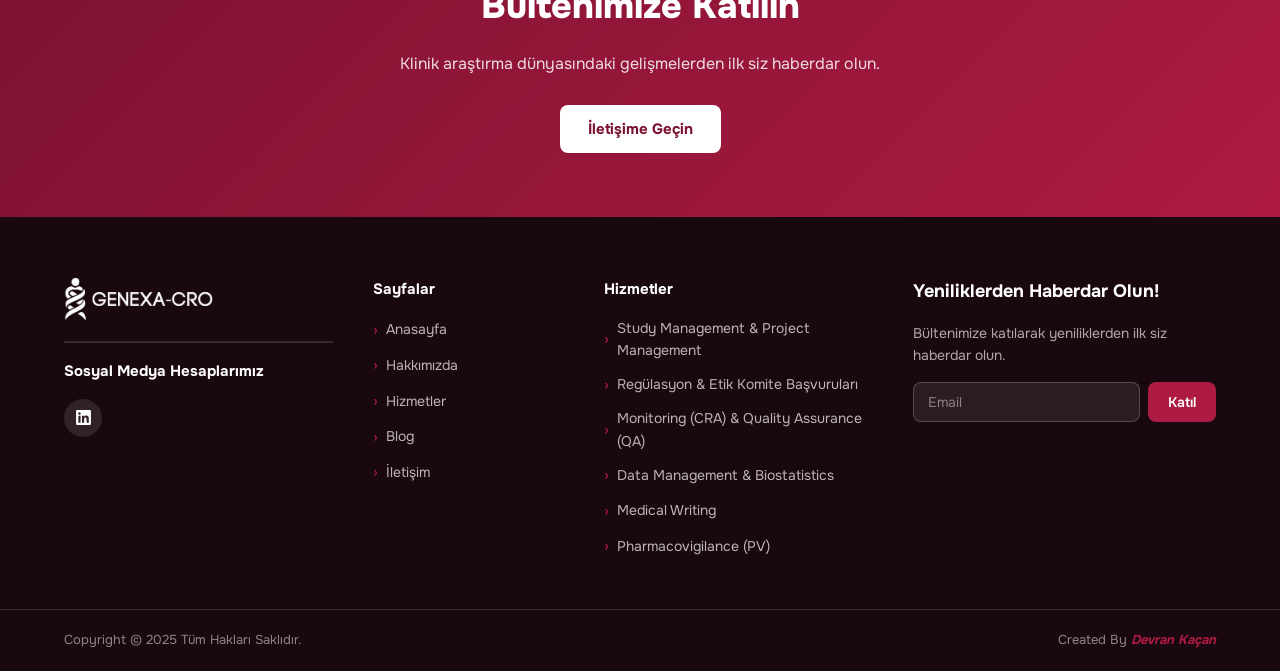
==== commit a15a6711: "Remove .html extensions from all internal links https://claude.ai/code/session_01AjKi7xkTFpuffL5c4Ew" ====
--- a/blog.html
+++ b/blog.html
@@ -10,22 +10,22 @@
 <header id="masthead">
   <div class="header-top"><div class="container"><span class="header-address"><svg viewBox="0 0 512 512" xmlns="http://www.w3.org/2000/svg"><path d="M444.52 3.52L28.74 195.42c-47.97 22.39-31.98 92.75 19.19 92.75h175.91v175.91c0 51.17 70.36 67.17 92.75 19.19l191.9-415.78c15.99-38.39-25.59-79.97-63.97-63.97z"/></svg>Zafer Mah. Şevketiye Cad. Garipoğlu Apt. No:9 İç Kapı No: 3 İlkadım / Samsun</span></div></div>
   <div class="header-main"><div class="container header-inner">
-    <a href="index.html" class="logo"><img src="images/gorsel_2025-11-05_171219518.webp" alt="GENEXA CRO" /></a>
+    <a href="/" class="logo"><img src="images/gorsel_2025-11-05_171219518.webp" alt="GENEXA CRO" /></a>
     <nav class="nav-menu" id="navMenu"><ul>
-      <li><a href="index.html">Anasayfa</a></li>
-      <li><a href="hakkimizda.html">Hakkımızda</a></li>
-      <li class="has-dropdown"><a href="hizmetler.html">Hizmetler <span class="caret">▾</span></a>
+      <li><a href="/">Anasayfa</a></li>
+      <li><a href="hakkimizda">Hakkımızda</a></li>
+      <li class="has-dropdown"><a href="hizmetler">Hizmetler <span class="caret">▾</span></a>
         <ul class="dropdown">
-          <li><a href="study-management-project-management.html">Study Management &amp; Project Management</a></li>
-          <li><a href="regulasyon-etik-komite-basvurulari.html">Regülasyon &amp; Etik Komite Başvuruları</a></li>
-          <li><a href="monitoring-cra-quality-assurance-qa.html">Monitoring (CRA) &amp; Quality Assurance (QA)</a></li>
-          <li><a href="medical-writing.html">Medical Writing</a></li>
-          <li><a href="data-management-biostatistics.html">Data Management &amp; Biostatistics</a></li>
-          <li><a href="pharmacovigilance-pv.html">Pharmacovigilance (PV)</a></li>
+          <li><a href="study-management-project-management">Study Management &amp; Project Management</a></li>
+          <li><a href="regulasyon-etik-komite-basvurulari">Regülasyon &amp; Etik Komite Başvuruları</a></li>
+          <li><a href="monitoring-cra-quality-assurance-qa">Monitoring (CRA) &amp; Quality Assurance (QA)</a></li>
+          <li><a href="medical-writing">Medical Writing</a></li>
+          <li><a href="data-management-biostatistics">Data Management &amp; Biostatistics</a></li>
+          <li><a href="pharmacovigilance-pv">Pharmacovigilance (PV)</a></li>
         </ul>
       </li>
-      <li><a href="blog.html" class="active">Blog</a></li>
-      <li><a href="iletisim.html">İletişim</a></li>
+      <li><a href="blog" class="active">Blog</a></li>
+      <li><a href="iletisim">İletişim</a></li>
     </ul></nav>
     <button class="burger" id="burger" aria-label="Menu"><span></span><span></span><span></span></button>
   </div></div>
@@ -38,7 +38,7 @@
     <p>Klinik araştırma dünyasından güncel yazılar, rehberler ve haberler.</p>
   </div>
 </section>
-<div class="breadcrumb"><div class="container"><a href="index.html">Anasayfa</a><span>›</span>Blog</div></div>
+<div class="breadcrumb"><div class="container"><a href="/">Anasayfa</a><span>›</span>Blog</div></div>
 
 <section class="content-section">
   <div class="container">
@@ -92,15 +92,15 @@
   <div class="container">
     <h2>Bültenimize Katılın</h2>
     <p>Klinik araştırma dünyasındaki gelişmelerden ilk siz haberdar olun.</p>
-    <a href="iletisim.html" class="btn btn-white">İletişime Geçin</a>
+    <a href="iletisim" class="btn btn-white">İletişime Geçin</a>
   </div>
 </section>
 
 <footer id="colophon">
   <div class="footer-main"><div class="container footer-grid">
     <div class="footer-col"><img src="images/gorsel_2025-11-05_171219518.webp" alt="GENEXA CRO" class="footer-logo" /><hr /><h5>Sosyal Medya Hesaplarımız</h5><div class="social-icons"><a href="#" class="social-icon"><svg viewBox="0 0 448 512" xmlns="http://www.w3.org/2000/svg"><path d="M416 32H31.9C14.3 32 0 46.5 0 64.3v383.4C0 465.5 14.3 480 31.9 480H416c17.6 0 32-14.5 32-32.3V64.3c0-17.8-14.4-32.3-32-32.3zM135.4 416H69V202.2h66.5V416zm-33.2-243c-21.3 0-38.5-17.3-38.5-38.5S80.9 96 102.2 96c21.2 0 38.5 17.3 38.5 38.5 0 21.3-17.2 38.5-38.5 38.5zm282.1 243h-66.4V312c0-24.8-.5-56.7-34.5-56.7-34.6 0-39.9 27-39.9 54.9V416h-66.4V202.2h63.7v29.2h.9c8.9-16.8 30.6-34.5 62.9-34.5 67.2 0 79.7 44.3 79.7 101.9V416z"/></svg></a></div></div>
-    <div class="footer-col"><h5>Sayfalar</h5><ul class="footer-links"><li><a href="index.html">Anasayfa</a></li><li><a href="hakkimizda.html">Hakkımızda</a></li><li><a href="hizmetler.html">Hizmetler</a></li><li><a href="blog.html">Blog</a></li><li><a href="iletisim.html">İletişim</a></li></ul></div>
-    <div class="footer-col"><h5>Hizmetler</h5><ul class="footer-links"><li><a href="study-management-project-management.html">Study Management &amp; Project Management</a></li><li><a href="regulasyon-etik-komite-basvurulari.html">Regülasyon &amp; Etik Komite Başvuruları</a></li><li><a href="monitoring-cra-quality-assurance-qa.html">Monitoring (CRA) &amp; Quality Assurance (QA)</a></li><li><a href="data-management-biostatistics.html">Data Management &amp; Biostatistics</a></li><li><a href="medical-writing.html">Medical Writing</a></li><li><a href="pharmacovigilance-pv.html">Pharmacovigilance (PV)</a></li></ul></div>
+    <div class="footer-col"><h5>Sayfalar</h5><ul class="footer-links"><li><a href="/">Anasayfa</a></li><li><a href="hakkimizda">Hakkımızda</a></li><li><a href="hizmetler">Hizmetler</a></li><li><a href="blog">Blog</a></li><li><a href="iletisim">İletişim</a></li></ul></div>
+    <div class="footer-col"><h5>Hizmetler</h5><ul class="footer-links"><li><a href="study-management-project-management">Study Management &amp; Project Management</a></li><li><a href="regulasyon-etik-komite-basvurulari">Regülasyon &amp; Etik Komite Başvuruları</a></li><li><a href="monitoring-cra-quality-assurance-qa">Monitoring (CRA) &amp; Quality Assurance (QA)</a></li><li><a href="data-management-biostatistics">Data Management &amp; Biostatistics</a></li><li><a href="medical-writing">Medical Writing</a></li><li><a href="pharmacovigilance-pv">Pharmacovigilance (PV)</a></li></ul></div>
     <div class="footer-col"><h4>Yeniliklerden Haberdar Olun!</h4><p>Bültenimize katılarak yeniliklerden ilk siz haberdar olun.</p><form class="newsletter-form" onsubmit="return false;"><input type="email" placeholder="Email" required /><button type="submit">Katıl</button></form></div>
   </div></div>
   <div class="footer-bottom"><div class="container footer-bottom-inner"><span>Copyright © 2025 Tüm Hakları Saklıdır.</span><span>Created By <em><strong><a href="http://devrankacan.com/" target="_blank">Devran Kaçan</a></strong></em></span></div></div>
--- a/style.css
+++ b/style.css
@@ -2,19 +2,19 @@
 *, *::before, *::after { box-sizing: border-box; margin: 0; padding: 0; }
 
 :root {
-  --primary: #1a5276;
-  --primary-dark: #154360;
-  --accent: #2e86c1;
-  --accent-light: #d6eaf8;
-  --text: #1c2833;
-  --text-muted: #5d6d7e;
+  --primary: #7b1230;
+  --primary-dark: #5a0c22;
+  --accent: #ad1a42;
+  --accent-light: #fce8ee;
+  --text: #1c1218;
+  --text-muted: #6b5560;
   --white: #fff;
-  --bg-light: #f4f8fb;
-  --bg-dark: #0d2137;
-  --border: #d5e8f5;
+  --bg-light: #fdf5f7;
+  --bg-dark: #1a0810;
+  --border: #f0d0da;
   --radius: 12px;
-  --shadow: 0 4px 24px rgba(21,67,96,.10);
-  --shadow-hover: 0 8px 32px rgba(21,67,96,.18);
+  --shadow: 0 4px 24px rgba(173,26,66,.10);
+  --shadow-hover: 0 8px 32px rgba(173,26,66,.18);
   --font-main: 'Onest', 'Golos Text', sans-serif;
 }
 
@@ -109,7 +109,7 @@
 
 .logo img { height: 48px; width: auto; object-fit: contain; }
 
-.nav-menu ul {
+.nav-menu > ul {
   display: flex;
   align-items: center;
   gap: 4px;
@@ -135,25 +135,43 @@
 .dropdown {
   display: none;
   position: absolute;
-  top: calc(100% + 4px);
+  top: calc(100% + 8px);
   left: 0;
   background: var(--white);
   border: 1px solid var(--border);
   border-radius: var(--radius);
-  box-shadow: var(--shadow-hover);
-  min-width: 280px;
+  box-shadow: 0 12px 40px rgba(173,26,66,.15);
+  width: 300px;
   z-index: 200;
   padding: 8px 0;
-}
-.has-dropdown:hover .dropdown { display: block; }
+  animation: dropdownFade .18s ease;
+  flex-direction: column;
+}
+@keyframes dropdownFade {
+  from { opacity: 0; transform: translateY(-6px); }
+  to   { opacity: 1; transform: translateY(0); }
+}
+.has-dropdown:hover .dropdown,
+.has-dropdown:focus-within .dropdown { display: block; }
+.dropdown li {
+  display: block;
+  width: 100%;
+}
 .dropdown li a {
   display: block;
-  padding: 10px 18px;
+  padding: 11px 20px;
   font-size: 14px;
   color: var(--text);
-  transition: background .15s, color .15s;
-}
-.dropdown li a:hover { background: var(--accent-light); color: var(--accent); }
+  white-space: normal;
+  transition: background .15s, color .15s, padding-left .15s;
+  border-left: 3px solid transparent;
+}
+.dropdown li a:hover {
+  background: var(--accent-light);
+  color: var(--accent);
+  padding-left: 26px;
+  border-left-color: var(--accent);
+}
 
 .burger {
   display: none;
@@ -175,7 +193,7 @@
 
 /* ===== HERO ===== */
 .hero {
-  background: linear-gradient(135deg, #eaf4fb 0%, #f0f7ff 60%, #d6eaf8 100%);
+  background: linear-gradient(135deg, #fce8ee 0%, #fff5f7 60%, #f9d5e0 100%);
   padding: 72px 0 0;
   overflow: hidden;
 }
@@ -201,9 +219,12 @@
 }
 .hero-image img {
   border-radius: 24px 24px 0 0;
-  object-fit: cover;
+  object-fit: contain;
+  object-position: bottom;
   width: 100%;
-  height: 480px;
+  height: auto;
+  max-height: 520px;
+  display: block;
 }
 
 /* ===== FEATURES ===== */
@@ -527,16 +548,53 @@
     left: 0;
     right: 0;
     background: var(--white);
-    border-top: 1px solid var(--border);
-    box-shadow: var(--shadow);
-    padding: 16px 0;
-    z-index: 50;
+    border-top: 2px solid var(--accent);
+    box-shadow: 0 8px 32px rgba(173,26,66,.12);
+    padding: 8px 0 20px;
+    z-index: 99;
+    max-height: calc(100vh - 72px);
+    overflow-y: auto;
   }
   .nav-menu.open { display: block; }
   .nav-menu ul { flex-direction: column; gap: 0; }
-  .nav-menu > ul > li > a { border-radius: 0; padding: 12px 24px; }
-  .dropdown { position: static; box-shadow: none; border: none; padding: 0 0 0 24px; }
+  .nav-menu > ul > li > a {
+    border-radius: 0;
+    padding: 14px 24px;
+    font-size: 15px;
+    font-weight: 600;
+    border-bottom: 1px solid var(--border);
+    display: flex;
+    justify-content: space-between;
+    align-items: center;
+  }
+  .nav-menu > ul > li > a:hover,
+  .nav-menu > ul > li > a.active {
+    background: var(--accent-light);
+    color: var(--accent);
+    border-left: 3px solid var(--accent);
+  }
+  .dropdown {
+    position: static;
+    box-shadow: none;
+    border: none;
+    border-radius: 0;
+    padding: 0;
+    background: var(--bg-light);
+    animation: none;
+    display: none;
+  }
+  .dropdown li a {
+    padding: 12px 24px 12px 40px;
+    font-size: 14px;
+    border-bottom: 1px solid var(--border);
+    border-left: none;
+  }
+  .dropdown li a:hover {
+    padding-left: 48px;
+    border-left: none;
+  }
   .has-dropdown:hover .dropdown { display: none; }
+  .has-dropdown:focus-within .dropdown { display: none; }
   .has-dropdown.open .dropdown { display: block; }
   .burger { display: flex; }
 
@@ -667,8 +725,7 @@
 
 /* ===== BLOG ===== */
 .blog-grid { display: grid; grid-template-columns: repeat(3, 1fr); gap: 28px; }
-.blog-card { background: var(--white); border: 1px solid var(--border); border-radius: var(--radius); overflow: hidden; transition: box-shadow .2s, transform .2s; }
-.blog-card:hover { box-shadow: var(--shadow-hover); transform: translateY(-4px); }
+.blog-card { background: var(--white); border: 1px solid var(--border); border-radius: var(--radius); overflow: hidden; cursor: default; }
 .blog-card-img { height: 160px; display: flex; align-items: center; justify-content: center; font-size: 52px; background: linear-gradient(135deg, var(--accent-light), var(--bg-light)); }
 .blog-card-body { padding: 24px; }
 .blog-tag { display: inline-block; background: var(--accent-light); color: var(--accent); font-size: 12px; font-weight: 600; padding: 3px 10px; border-radius: 20px; margin-bottom: 10px; }
